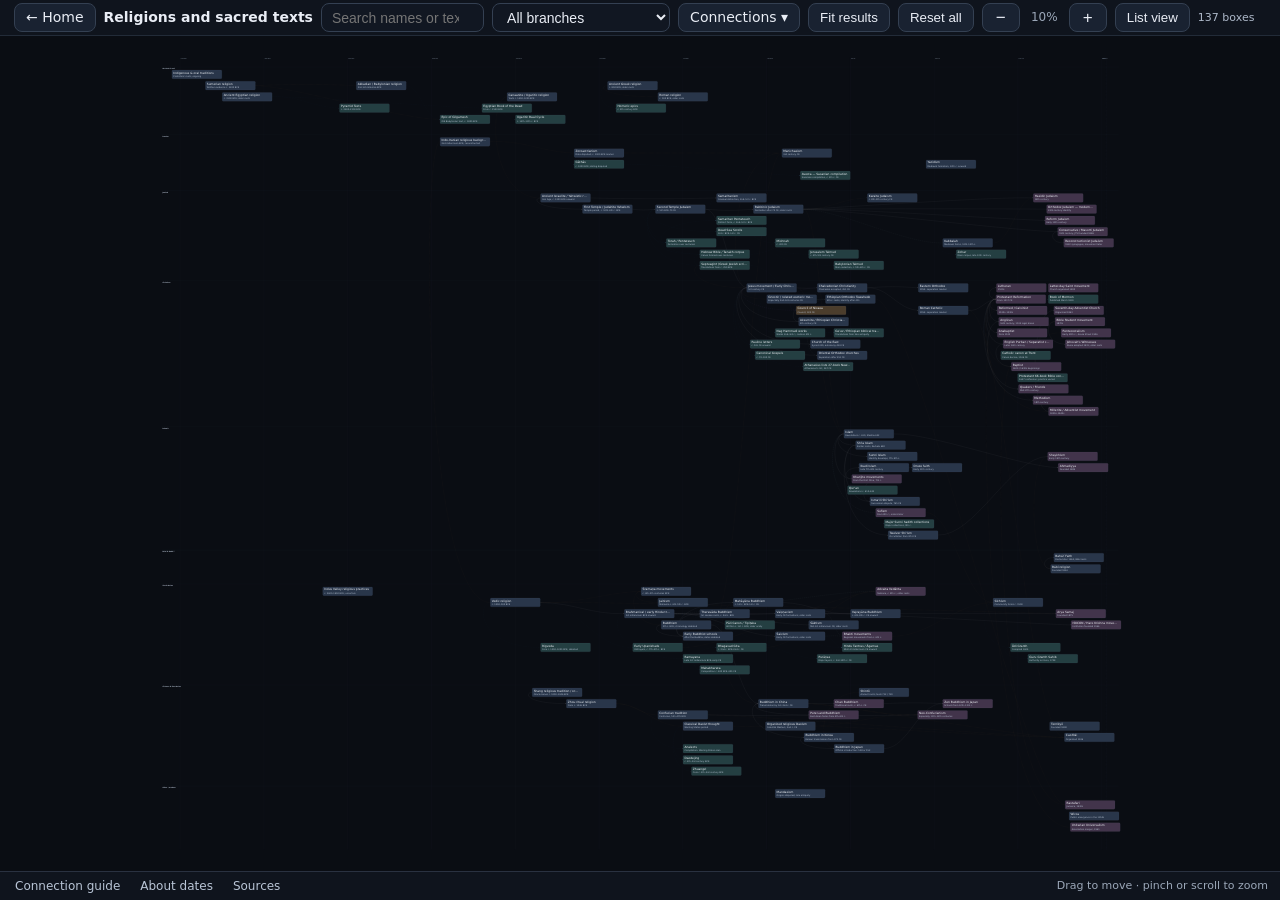
==== religions/index.html @ 6671ac9e "x" ====
<!doctype html>
<html lang="en">
<head>
<meta charset="utf-8">
<meta name="viewport" content="width=device-width,initial-scale=1">
<title>Interactive Timeline & Family Tree of Religions and Sacred Texts</title>
<link rel="stylesheet" href="styles.css?v=20">
</head>
<body>
<header class="controls" aria-label="Timeline and diagram controls">
  <a class="home-link" href="../">← Home</a>
  <h1 class="toolbar-title">Religions and sacred texts</h1>
  <div class="search-control">
    <label for="search" class="sr-only">Search</label>
    <input id="search" type="search" placeholder="Search names or texts…" aria-controls="searchResults" autocomplete="off">
    <div id="searchResults" hidden aria-label="Search results"></div>
  </div>
  <label class="branch-control"><span class="sr-only">Tradition / region</span>
    <select id="groupFilter">
      <option value="all">All branches</option>
      <option>Ancient & oral</option><option>Iranian</option><option>Jewish</option><option>Christian</option><option>Islamic</option><option>Bábí & Bahá’í</option><option>South Asian</option><option>Chinese & East Asian</option><option>Other / modern</option>
    </select>
  </label>
  <details class="connection-options">
  <summary>Connections</summary>
  <div class="checks" aria-label="Relationship filters">
    <label><input id="showLineage" type="checkbox" checked> Lineage</label>
    <label><input id="showWithin" type="checkbox" checked> Tradition within</label>
    <label><input id="showInfluence" type="checkbox" checked> Influence</label>
    <label><input id="showText" type="checkbox" checked> Text/canon</label>
    <label><input id="showEvent" type="checkbox" checked> Event/context</label>
  </div>
  </details>
  <button id="fitBtn" type="button" data-diagram-control>Fit results</button>
  <button id="resetBtn" type="button">Reset all</button>
  <div class="zoom-controls" role="group" aria-label="Zoom" data-diagram-control>
    <button id="zoomOut" type="button" aria-label="Zoom out">−</button>
    <output id="zoomLevel" aria-label="Zoom level">100%</output>
    <button id="zoomIn" type="button" aria-label="Zoom in">+</button>
  </div>
  <button id="toggleList" type="button" aria-pressed="false" aria-controls="listView">List view</button>
  <span id="status" class="status" aria-live="polite"></span>
</header>

<main class="workspace">
<div id="diagramArea" class="main">
  <div id="stageWrap">
    <svg id="stage" role="group" aria-label="Interactive time tree of religions and sacred texts">
      <defs>
        <marker id="arrow-lineage" markerWidth="7" markerHeight="7" refX="7" refY="3.5" orient="auto"><path d="M0,0 L7,3.5 L0,7 Z" fill="#e7e9ee"/></marker>
        <marker id="arrow-text" markerWidth="7" markerHeight="7" refX="7" refY="3.5" orient="auto"><path d="M0,0 L7,3.5 L0,7 Z" fill="#6fb0dc"/></marker>
        <marker id="arrow-selected" viewBox="0 0 10 8" markerUnits="userSpaceOnUse" markerWidth="10" markerHeight="8" refX="10" refY="4" orient="auto"><path d="M0,0 L10,4 L0,8 Z" fill="#67e8f9"/></marker>
      </defs>
      <g id="viewport">
        <g id="grid"></g>
        <g id="edges"></g>
        <g id="nodes"></g>
        <g id="selectedEdgesOverlay" aria-hidden="true"></g>
      </g>
    </svg>
      <div id="nodeInfo" class="hidden" aria-live="polite">
      <button id="closeInfo" class="close" type="button" aria-label="Close details">×</button>
      <div id="nodeInfoContent"></div>
    </div>
  </div>
</div>

<div id="listView">
  <p id="listEmpty" hidden>No results. Try another search or reset the filters.</p>
  <table>
    <thead><tr><th>Date</th><th>Name</th><th>Branch</th><th>Type</th><th>Notes</th></tr></thead>
    <tbody id="listBody"></tbody>
  </table>
</div>

<section id="helpPanel" role="dialog" aria-labelledby="helpTitle" hidden>
  <button id="closeHelp" class="close" type="button" aria-label="Close information">×</button>
  <h2 id="helpTitle"></h2>
  <div id="helpContent"></div>
</section>
</main>

<footer class="bottom-bar" aria-label="Timeline information">
  <button type="button" data-help="guide" aria-controls="helpPanel" aria-haspopup="dialog">Connection guide</button>
  <button type="button" data-help="about" aria-controls="helpPanel" aria-haspopup="dialog">About dates</button>
  <button type="button" data-help="sources" aria-controls="helpPanel" aria-haspopup="dialog">Sources</button>
  <span class="bottom-hint">Drag to move · pinch or scroll to zoom</span>
</footer>

<template id="help-guide">
  <div class="legrow"><span class="sample lineage"></span> historical continuity / descent</div>
  <div class="legrow"><span class="sample within"></span> tradition within / shared communion</div>
  <div class="legrow"><span class="sample influence"></span> influence / shared milieu (not descent)</div>
  <div class="legrow"><span class="sample text"></span> scripture / textual relationship</div>
  <div class="legrow"><span class="sample event"></span> council / historical event context</div>
  <p><span class="selected-key">Cyan: selected</span> · <span class="related-key">Gold: related</span></p>
  <p>Arrowheads mark the receiving box on continuity and text links. Tradition-within, influence and event links have no arrows. A tradition within a religion is not necessarily a separate sect.</p>
  <p>Text links can mean translation, inclusion, collection or scriptural authority. Each connection has an explanation and a source in the selected box’s details. Dates increase from left to right; curves can bend around nearby boxes.</p>
  <p>Select a box to highlight its connections. Select an empty area to clear the selection.</p>
</template>

<template id="help-about">
  <p>Connections were reviewed to avoid several common overstatements: dashed influence lines are not parent-child claims, council/event links are not institutional descent, the Church of the East is not drawn as a branch of Chalcedon, Oriental Orthodoxy is not drawn as descending from Chalcedonian Christianity, and debated Indus→Vedic or Zoroastrian→Yazidi direct-descent arrows are omitted. The Bábí and Bahá’í religions have their own branch because their historical roots in a Shiʿi environment do not make them Islamic denominations. This is intentionally broad rather than exhaustive. Many indigenous and oral religions have no recoverable “start date.”
  Labels such as “Hinduism,” “Gnosticism,” “Judaism,” “Christianity,” “Daoism,” and “Shintō” each cover internally diverse histories.
  The time coordinate therefore represents a useful historical marker (earliest evidence, formative period, major institutional split, or text date) rather than a claim that a complete religion suddenly appeared in one year.</p>
</template>

<template id="help-sources">
  <p>Each connection links to its reference in the selected box’s details. References explain the relationship; they do not make uncertain dates exact.</p>
  <p>Some sources require a subscription. This diagram is a broad overview, not a complete history of every tradition.</p>
</template>

<script src="history.js?v=1"></script>
<script src="script.js?v=21"></script>
</body>
</html>
---- religions/styles.css ----
:root {
  color-scheme: dark;
  --bg:#0b0e14; --panel:#121722; --panel2:#171d29; --text:#e9edf5; --muted:#9ba7b8;
  --lineage:#e7e9ee; --within:#9bbdb2; --influence:#d0a85c; --textrel:#6fb0dc; --eventrel:#c084fc; --grid:#293140;
  --trad:#29364a; --textnode:#243f42; --movement:#42344b; --event:#4b3d2c;
  --accent:#89b4fa; --connection-glow:#67e8f9; --related-glow:#f6c177;
}
*{box-sizing:border-box}
html,body{margin:0;background:var(--bg);color:var(--text);font:14px/1.45 system-ui,-apple-system,Segoe UI,Roboto,sans-serif}
body{height:100vh;height:100dvh;display:flex;flex-direction:column;overflow:hidden}
header{padding:18px 20px 10px;border-bottom:1px solid #222b38;background:#0e121a}
h1{font-size:22px;margin:0 0 6px}
.subtitle{color:var(--muted);max-width:1100px}
.controls{display:flex;flex-shrink:0;flex-wrap:wrap;gap:6px 8px;align-items:center;padding:7px 14px;background:#0f141d;border-bottom:1px solid #222b38;position:relative;z-index:20}
label{display:grid;gap:4px;color:var(--muted);font-size:12px}
input[type="search"],select{min-width:180px;padding:8px 10px;border-radius:8px;border:1px solid #344052;background:#111722;color:var(--text);font-size:14px}
button,.home-link{padding:8px 11px;border-radius:8px;border:1px solid #344052;background:#192231;color:var(--text);cursor:pointer}
.home-link{display:inline-flex;align-items:center;min-height:36px;text-decoration:none}
button:hover,.home-link:hover{background:#223047} button:focus-visible,.home-link:focus-visible,input:focus-visible,select:focus-visible{outline:2px solid var(--accent);outline-offset:2px}
.checks{display:flex;gap:10px;align-items:center;flex-wrap:wrap;padding-bottom:2px}
.checks label{display:flex;align-items:center;gap:5px;font-size:13px;color:var(--text)}
.workspace{position:relative;flex:1;min-height:0;overflow:hidden}
.main{display:block;height:100%}
#stageWrap{position:relative;height:100%;overflow:hidden;background:#0a0d13}
#stage{width:100%;height:100%;display:block;cursor:grab;touch-action:none}
#stage.dragging{cursor:grabbing}
.detail-date{color:#b6c2d3;margin:4px 0 8px;font-size:12px}
.detail-desc{color:#dce3ed;margin:0}
.legrow{display:flex;align-items:center;gap:7px;margin:3px 0}
.sample{width:28px;flex-shrink:0;height:0;border-top:2px solid}
.sample.influence{border-top-color:var(--influence);border-top-style:dashed}
.sample.text{border-top-color:var(--textrel);border-top-style:dotted}
.sample.event{border-top-color:var(--eventrel);border-top-style:dashed}
.sample.lineage{border-top-color:var(--lineage)}
.sample.within{border-top-color:var(--within);border-top-style:dashed}
#nodeInfo,#helpPanel{position:absolute;top:12px;right:12px;width:min(420px,calc(100% - 24px));max-height:calc(100% - 24px);overflow:auto;background:#101722ef;border:1px solid #2b3645;border-radius:12px;padding:14px 14px 12px;backdrop-filter:blur(6px);box-shadow:0 12px 30px rgba(0,0,0,.25)}
#nodeInfo.hidden{display:none}
#nodeInfo h2,#helpPanel h2{font-size:18px;margin:0 0 4px}
#nodeInfo .close,#helpPanel .close{position:absolute;top:8px;right:8px;border:1px solid #344052;background:#192231;color:var(--text);border-radius:8px;padding:3px 8px;cursor:pointer}
#nodeInfo .close:hover,#helpPanel .close:hover{background:#223047}

.axis-label{fill:#8997aa;font-size:12px}
.group-label{fill:#b8c3d3;font-size:15px;font-weight:650}
.gridline{stroke:var(--grid);stroke-width:1}
.group-line{stroke:#202836;stroke-width:1}
.edge{fill:none;stroke-width:1.4;opacity:.24;transition:opacity .16s ease}
.edge.lineage{stroke:var(--lineage)}
.edge.within{stroke:var(--within);stroke-dasharray:14 5}
.edge.influence{stroke:var(--influence);stroke-dasharray:6 5}
.edge.text{stroke:var(--textrel);stroke-dasharray:2 4}
.edge.event{stroke:var(--eventrel);stroke-dasharray:10 4 2 4}
.edge.hidden{display:none}
.edge.connection-focus{opacity:0}
.edge.connection-muted{opacity:0}
#selectedEdgesOverlay{pointer-events:none}
.selected-edge-glow{fill:none;stroke:var(--connection-glow);stroke-width:9;opacity:.24;pointer-events:none;stroke-linecap:round;stroke-linejoin:round;vector-effect:non-scaling-stroke;filter:drop-shadow(0 0 6px var(--connection-glow))}
.selected-edge-overlay{fill:none;stroke:var(--connection-glow);stroke-width:3.2;opacity:1;pointer-events:none;stroke-linecap:round;stroke-linejoin:round;vector-effect:non-scaling-stroke;filter:drop-shadow(0 0 3px var(--connection-glow))}
.selected-edge-overlay.influence,.selected-edge-glow.influence{stroke-dasharray:8 5}
.selected-edge-overlay.text,.selected-edge-glow.text{stroke-dasharray:2 4}
.selected-edge-overlay.event,.selected-edge-glow.event{stroke-dasharray:10 4 2 4}
.selected-edge-overlay.within,.selected-edge-glow.within{stroke-dasharray:14 5}
.node.connection-neighbor{opacity:1}
.node.connection-neighbor rect:not(.selection-ring){stroke:var(--related-glow);stroke-width:3;vector-effect:non-scaling-stroke}
.node.selected{opacity:1}

.node,.node *{-webkit-user-select:none;user-select:none}
.node{cursor:pointer}
.node rect{stroke:#536174;stroke-width:1}
.node rect.selection-ring{fill:none!important;stroke:transparent;stroke-width:0;pointer-events:none;vector-effect:non-scaling-stroke}
.node text{pointer-events:none;fill:#f4f7fb;font-size:28px}
.node .date{fill:#b9c5d6;font-size:21px}
.node.tradition rect{fill:var(--trad)}
.node.text rect{fill:var(--textnode)}
.node.movement rect{fill:var(--movement)}
.node.event rect{fill:var(--event)}
.node.dim{opacity:.12}
.node.hidden{display:none}
.node.selected rect:not(.selection-ring){stroke:var(--connection-glow);stroke-width:4;vector-effect:non-scaling-stroke}
.node.selected rect.selection-ring{stroke:var(--connection-glow);stroke-width:5;filter:drop-shadow(0 0 5px var(--connection-glow))}
.node.connection-neighbor rect.selection-ring{stroke:var(--related-glow);stroke-width:4;filter:drop-shadow(0 0 5px var(--related-glow))}
.node.selected,.node.connection-neighbor{opacity:1!important}

.node:focus{outline:none}
.node:not(.selected):not(.connection-neighbor):hover rect:not(.selection-ring),.node:not(.selected):not(.connection-neighbor):focus-visible rect:not(.selection-ring){stroke:#d8e4f5;stroke-width:2}
#listView{display:none;height:100%;overflow:auto;padding:18px 20px}
#listView.active{display:block}
#listView table{width:100%;border-collapse:collapse;background:#111722}
#listView th,#listView td{padding:9px 10px;border-bottom:1px solid #273141;text-align:left;vertical-align:top}
#listView th{position:sticky;top:0;background:#171e2a}
#helpPanel{z-index:10;overflow-wrap:anywhere}
#helpContent{color:#c8d1de}
#helpContent a{color:#a9c8ff}
#helpContent ul{padding-left:20px}
#helpContent li{margin:10px 0}
#helpContent .legrow{margin:12px 0}
.bottom-bar{display:flex;flex-shrink:0;align-items:center;gap:6px;padding:2px 8px;padding-bottom:max(2px,env(safe-area-inset-bottom));border-top:1px solid #293140;background:#0f141d;overflow-x:auto;white-space:nowrap}
.bottom-bar button{flex-shrink:0;padding:2px 7px;min-height:24px;border:0;border-radius:3px;background:transparent;font:12px/20px system-ui,sans-serif;color:#b9c5d6}
.bottom-bar button:hover,.bottom-bar button[aria-pressed="true"]{color:#fff;background:#223047}
.bottom-bar button:focus-visible{outline-offset:-2px}
.bottom-hint{margin-left:auto;padding-right:4px;font-size:11px;color:var(--muted)}
.status{color:#aeb9c9;font-size:12px;padding-bottom:8px}

@media(max-width:700px){
  .controls{position:static;align-items:stretch;padding:10px;gap:8px}
  .controls>label{flex:1 1 145px}
  input[type="search"],select{width:100%;min-width:0;min-height:44px}
  .checks{flex:1 0 100%;gap:12px;overflow-x:auto;flex-wrap:nowrap;padding:2px 0 5px}
  .checks label{white-space:nowrap;min-height:36px}
  .controls button,.controls .home-link{flex:1 1 92px;min-height:44px;padding:8px;justify-content:center}
  .status{flex:1 0 100%;padding:2px 0 0}
  #nodeInfo,#helpPanel{position:absolute;top:auto;right:8px;bottom:8px;left:8px;width:auto;max-height:52%;padding:14px 12px 12px;border-radius:14px}
  #nodeInfo .close,#helpPanel .close{min-width:40px;min-height:40px;top:6px;right:6px;font-size:20px}
  #listView{padding:10px;overflow-x:auto}
  #listView table{min-width:760px}
  .bottom-bar{gap:2px}
  .bottom-bar button{min-height:32px}
  .bottom-hint{display:none}
}

@media(prefers-reduced-motion:reduce){
  .edge{transition:none}
}

[hidden]{display:none!important}
.toolbar-title{font-size:14px;line-height:1.2;margin:0;white-space:nowrap}
.controls>.home-link{flex-shrink:0}
.sr-only{position:absolute;width:1px;height:1px;padding:0;margin:-1px;overflow:hidden;clip-path:inset(50%);white-space:nowrap;border:0}
.search-control{position:relative;display:grid;flex:1 1 160px;max-width:240px;min-width:0}
.controls input[type="search"]{min-width:0}
.controls select{min-width:150px;max-width:180px}
.branch-control{display:block}
.search-control input{width:100%}
#searchResults{position:absolute;top:100%;left:0;width:max(100%,300px);max-width:calc(100vw - 24px);max-height:50dvh;overflow:auto;background:var(--panel);border:1px solid #415066;border-radius:10px;box-shadow:0 16px 36px #0008;z-index:30;padding:6px}
#searchResults p{margin:8px;color:var(--muted);font-size:12px}
.search-result{display:grid;text-align:left;width:100%;gap:3px;border:0;background:transparent;padding:10px}
.search-result span{font-size:12px;color:var(--muted)}
.connection-options{position:relative}
.connection-options summary{cursor:pointer;list-style:none;padding:8px 11px;border:1px solid #344052;border-radius:8px;background:#192231}
.connection-options summary::after{content:' ▾'}
.connection-options[open] summary::after{content:' ▴'}
.connection-options .checks{position:absolute;top:calc(100% + 6px);left:0;display:grid;gap:0;min-width:205px;background:var(--panel);border:1px solid #415066;border-radius:10px;padding:6px;z-index:25;box-shadow:0 12px 24px #0005}
.checks label{min-height:44px;padding:6px;cursor:pointer}
.checks input{accent-color:var(--connection-glow);width:17px;height:17px}
.zoom-controls{display:flex;align-items:center;gap:2px}
.zoom-controls button{min-width:38px;font-size:17px;padding:5px 10px}
#zoomLevel{min-width:45px;text-align:center;color:var(--muted);font-size:12px}
.status{flex:1 1 65px;min-width:0;padding:0;font-size:11px}
@media(min-width:701px){
  .controls{padding-top:3px;padding-bottom:3px;row-gap:4px}
  .controls>.home-link,.controls>button,.controls .zoom-controls button,
  .controls input[type="search"],.controls select,.connection-options summary{
    height:29px;min-height:29px;padding-top:3px;padding-bottom:3px;line-height:21px;
  }
}
.selected-key{color:var(--connection-glow)}
.related-key{color:var(--related-glow)}
.text-link{display:inline;padding:2px 0;border:0;border-radius:3px;background:transparent;color:#a9c8ff;text-decoration:underline;text-underline-offset:3px;text-align:left;font:inherit}
.text-link:hover{background:transparent;color:#d4e6ff}
#nodeInfo,#helpPanel{touch-action:pan-y;overscroll-behavior:contain}
#nodeInfo h2,#helpPanel h2{padding-right:30px}
summary:focus-visible{outline:2px solid var(--accent);outline-offset:3px}
@media(max-width:700px){
  .controls{display:grid;grid-template-columns:repeat(6,minmax(0,1fr));padding:8px;gap:6px}
  .controls>.home-link{grid-column:span 2}
  .toolbar-title{grid-column:span 4;align-self:center;white-space:normal}
  .controls select{min-width:0;max-width:none}
  .search-control{grid-column:span 3;min-width:0;max-width:none}
  .branch-control{grid-column:span 3;min-width:0}
  .connection-options,#fitBtn,#resetBtn{grid-column:span 2}
  .zoom-controls,#toggleList{grid-column:span 3}
  .status{grid-column:1 / -1}
  .controls button,.connection-options summary{font-size:12px}
  .connection-options summary{padding:6px;justify-content:center;white-space:nowrap}
  .controls>.connection-options{align-self:end}
  .connection-options summary{min-height:44px;display:flex;align-items:center;gap:6px}
  .controls .zoom-controls{flex:1 1 auto;justify-content:center}
  .controls .zoom-controls button{flex:0 0 44px}
  #listView table{min-width:0;background:transparent}
  #listView thead{position:absolute;width:1px;height:1px;overflow:hidden;clip-path:inset(50%)}
  #listView tbody{display:block}
  #listView tr{display:block;margin-bottom:12px;border:1px solid #344052;border-radius:12px;padding:10px;background:var(--panel)}
  #listView td{display:block;border:0;padding:5px 4px;overflow-wrap:anywhere}
  #listView td::before{content:attr(data-label) ': ';color:var(--muted);font-size:12px}
  #listView td[data-label="Name"] .text-link{font-weight:650;min-height:44px}
}

#nodeInfo{top:auto;right:auto;bottom:8px;left:8px;width:min(340px,calc(100% - 16px));max-height:min(320px,45%);padding:12px;border-radius:8px;font-size:13px;line-height:1.45}
#nodeInfo h2{font-size:16px;line-height:1.3;padding-right:28px}
#nodeInfo .close{top:6px;right:6px;min-width:24px;min-height:24px;padding:0 5px;font-size:16px}
.relations{margin-top:12px;padding-top:10px;border-top:1px solid #2b3645}
.relations h3{margin:0;font-size:12px;font-weight:600}
.relations ul{list-style:none;margin:0;padding:0}
.relations li{margin-top:10px}
.relation-kind{display:block;color:#aeb9c9;font-size:11px}
.relation-desc{margin:3px 0 0;color:#c8d1de;font-size:12px}
.date-basis{margin:8px 0 0;color:#b6c2d3;font-size:12px}
.reference-links{margin:2px 0 0;font-size:11px;line-height:1.5}
.reference-links a{display:inline-block;min-height:24px;padding:3px 0;color:#a9c8ff;text-underline-offset:3px}
.reference-links a:focus-visible{outline:2px solid var(--accent);outline-offset:2px}
@media(pointer:coarse){
  #nodeInfo .close{min-width:32px;min-height:32px}
  #nodeInfo h2{padding-right:32px}
}
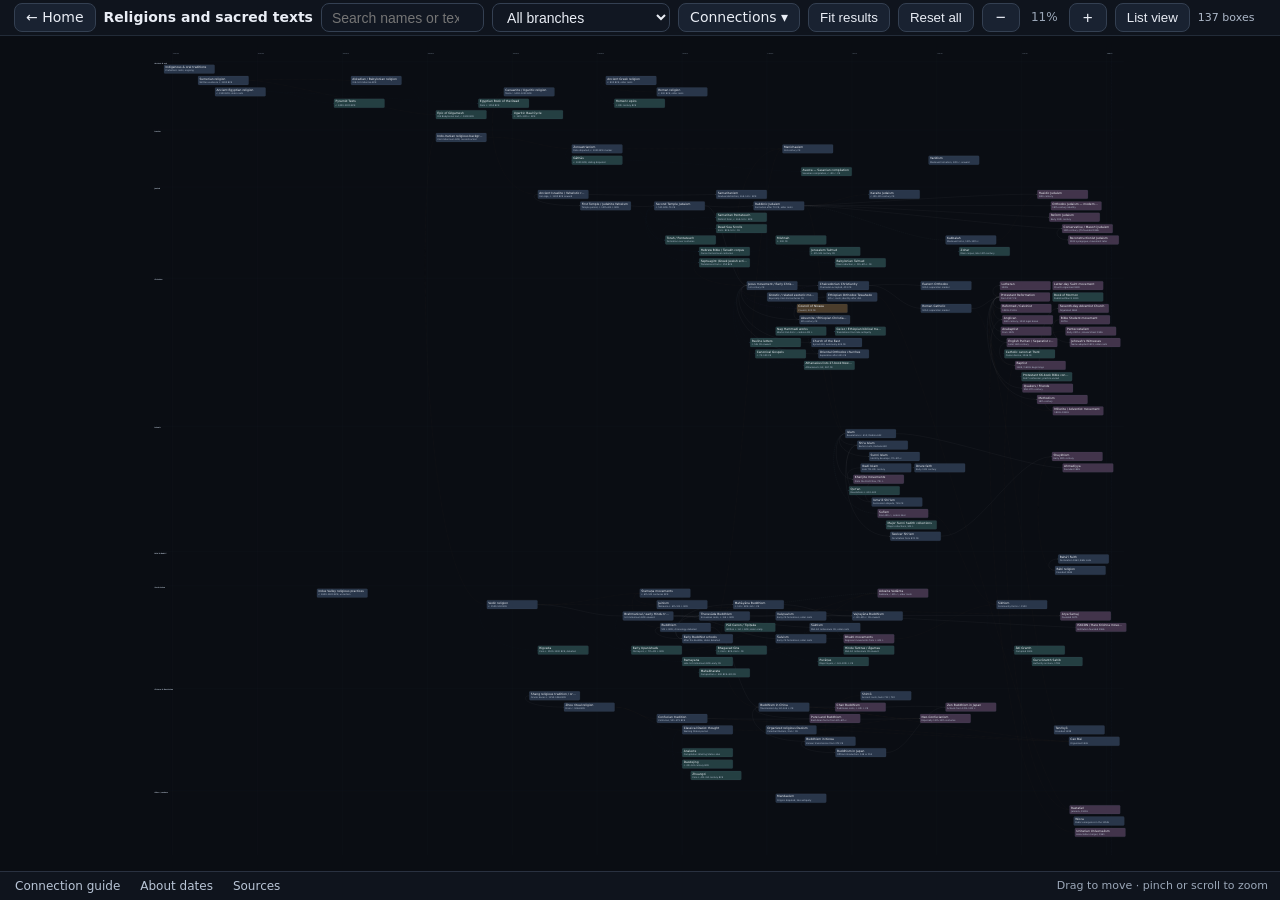
==== commit cbcee366: "x" ====
--- a/religions/index.html
+++ b/religions/index.html
@@ -111,6 +111,6 @@
 </template>
 
 <script src="history.js?v=1"></script>
-<script src="script.js?v=21"></script>
+<script src="script.js?v=22"></script>
 </body>
 </html>
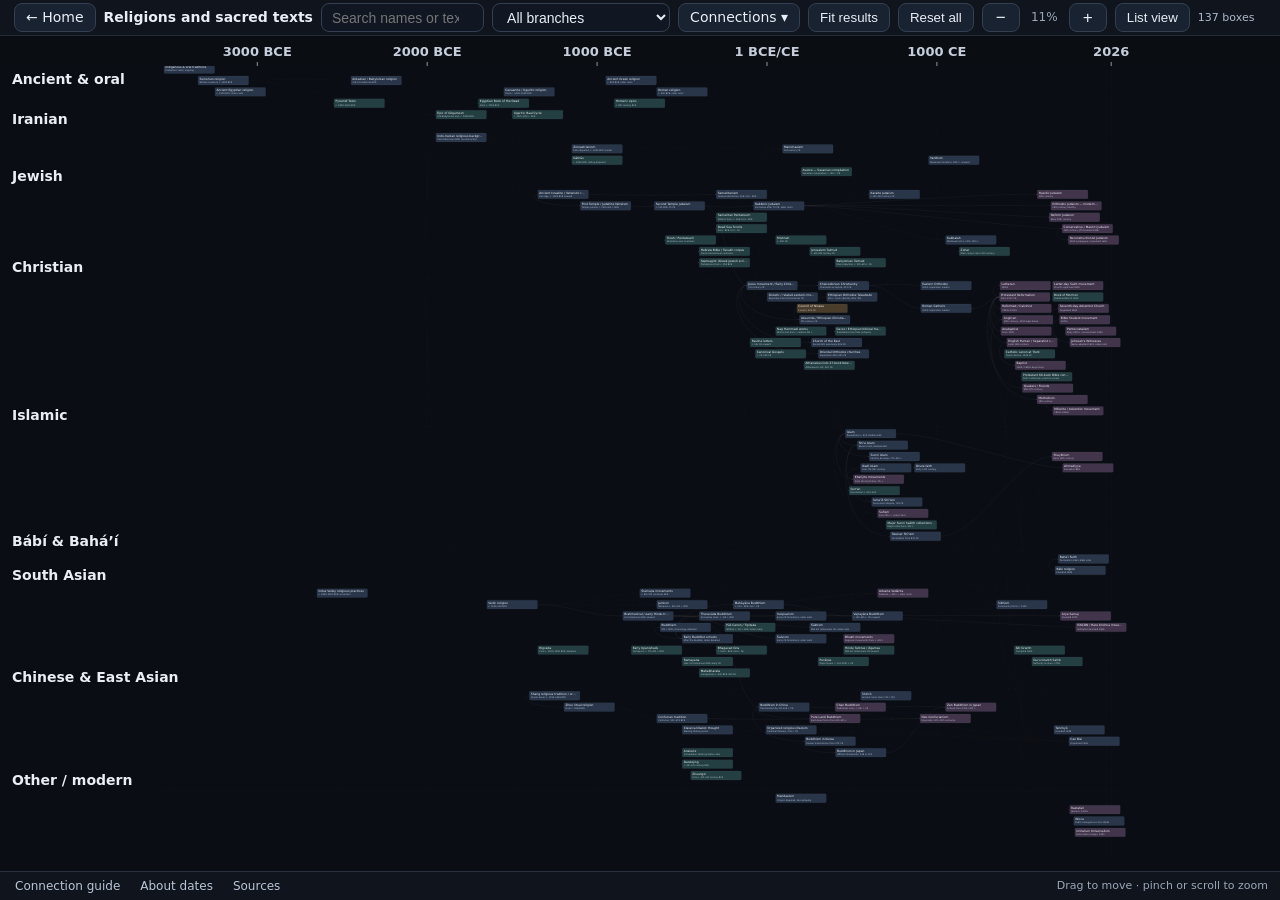
==== commit 863c68fc: "x" ====
--- a/religions/index.html
+++ b/religions/index.html
@@ -4,7 +4,7 @@
 <meta charset="utf-8">
 <meta name="viewport" content="width=device-width,initial-scale=1">
 <title>Interactive Timeline & Family Tree of Religions and Sacred Texts</title>
-<link rel="stylesheet" href="styles.css?v=20">
+<link rel="stylesheet" href="styles.css?v=22">
 </head>
 <body>
 <header class="controls" aria-label="Timeline and diagram controls">
@@ -56,6 +56,9 @@
         <g id="edges"></g>
         <g id="nodes"></g>
         <g id="selectedEdgesOverlay" aria-hidden="true"></g>
+      </g>
+      <g id="axisLabels">
+        <rect class="axis-background" x="0" y="0" height="30"/>
       </g>
     </svg>
       <div id="nodeInfo" class="hidden" aria-live="polite">
@@ -111,6 +114,6 @@
 </template>
 
 <script src="history.js?v=1"></script>
-<script src="script.js?v=22"></script>
+<script src="script.js?v=25"></script>
 </body>
 </html>
--- a/religions/styles.css
+++ b/religions/styles.css
@@ -39,8 +39,11 @@
 #nodeInfo .close,#helpPanel .close{position:absolute;top:8px;right:8px;border:1px solid #344052;background:#192231;color:var(--text);border-radius:8px;padding:3px 8px;cursor:pointer}
 #nodeInfo .close:hover,#helpPanel .close:hover{background:#223047}
 
-.axis-label{fill:#8997aa;font-size:12px}
-.group-label{fill:#b8c3d3;font-size:15px;font-weight:650}
+#axisLabels{pointer-events:none}
+.axis-background{fill:#0a0d13;fill-opacity:.94}
+.axis-label{fill:#c5ceda;font-size:13px;font-weight:600}
+.group-label{fill:#e9edf5;font-size:14px;font-weight:650;paint-order:stroke;stroke:#0a0d13;stroke-width:4px;stroke-linejoin:round}
+.axis-tick{stroke:#8997aa;stroke-width:1}
 .gridline{stroke:var(--grid);stroke-width:1}
 .group-line{stroke:#202836;stroke-width:1}
 .edge{fill:none;stroke-width:1.4;opacity:.24;transition:opacity .16s ease}
@@ -63,7 +66,7 @@
 .node.connection-neighbor rect:not(.selection-ring){stroke:var(--related-glow);stroke-width:3;vector-effect:non-scaling-stroke}
 .node.selected{opacity:1}
 
-.node,.node *{-webkit-user-select:none;user-select:none}
+#stage,#stage *{-webkit-user-select:none;user-select:none}
 .node{cursor:pointer}
 .node rect{stroke:#536174;stroke-width:1}
 .node rect.selection-ring{fill:none!important;stroke:transparent;stroke-width:0;pointer-events:none;vector-effect:non-scaling-stroke}
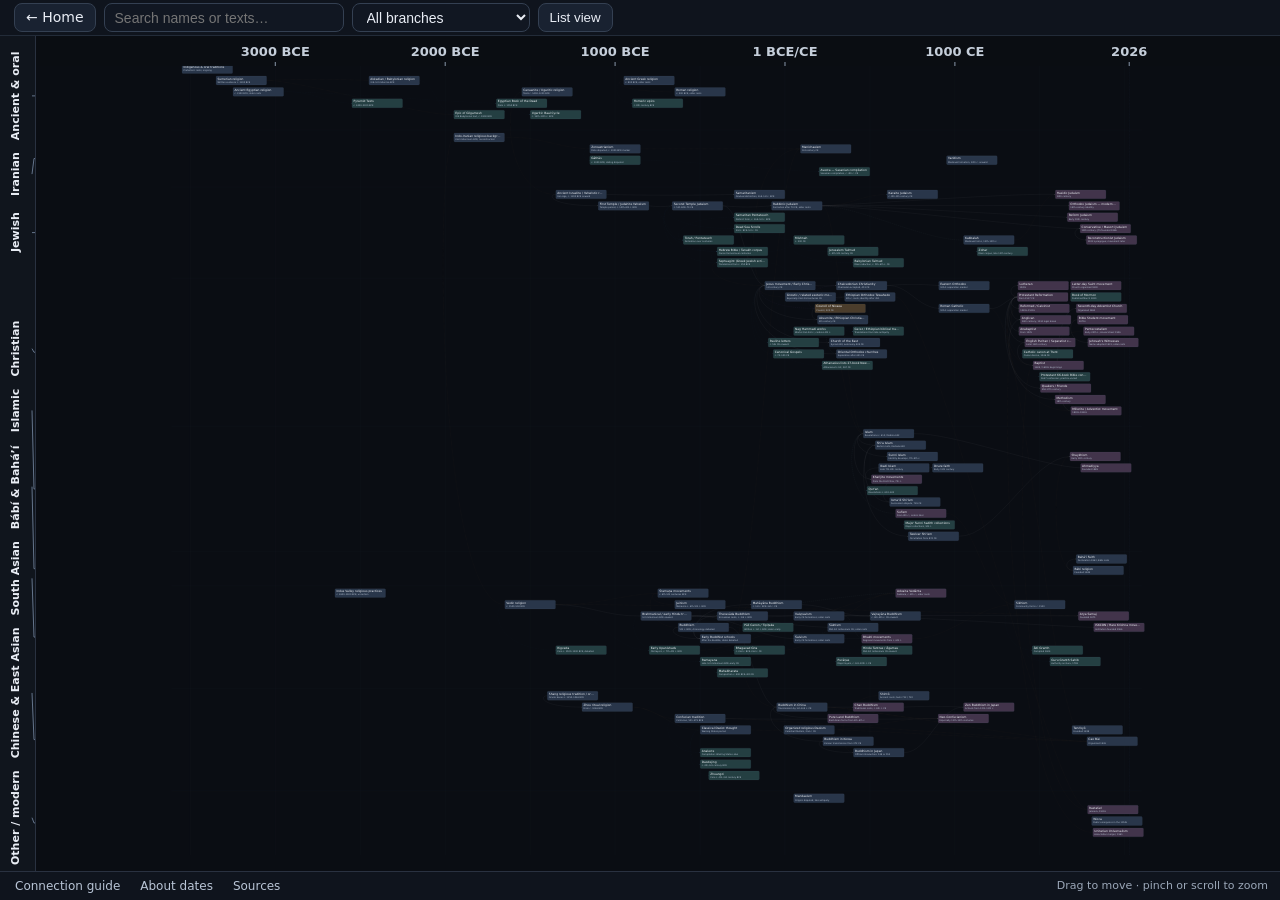
==== commit 87039ec6: "x" ====
--- a/religions/index.html
+++ b/religions/index.html
@@ -4,12 +4,11 @@
 <meta charset="utf-8">
 <meta name="viewport" content="width=device-width,initial-scale=1">
 <title>Interactive Timeline & Family Tree of Religions and Sacred Texts</title>
-<link rel="stylesheet" href="styles.css?v=22">
+<link rel="stylesheet" href="styles.css?v=28">
 </head>
 <body>
 <header class="controls" aria-label="Timeline and diagram controls">
   <a class="home-link" href="../">← Home</a>
-  <h1 class="toolbar-title">Religions and sacred texts</h1>
   <div class="search-control">
     <label for="search" class="sr-only">Search</label>
     <input id="search" type="search" placeholder="Search names or texts…" aria-controls="searchResults" autocomplete="off">
@@ -21,30 +20,15 @@
       <option>Ancient & oral</option><option>Iranian</option><option>Jewish</option><option>Christian</option><option>Islamic</option><option>Bábí & Bahá’í</option><option>South Asian</option><option>Chinese & East Asian</option><option>Other / modern</option>
     </select>
   </label>
-  <details class="connection-options">
-  <summary>Connections</summary>
-  <div class="checks" aria-label="Relationship filters">
-    <label><input id="showLineage" type="checkbox" checked> Lineage</label>
-    <label><input id="showWithin" type="checkbox" checked> Tradition within</label>
-    <label><input id="showInfluence" type="checkbox" checked> Influence</label>
-    <label><input id="showText" type="checkbox" checked> Text/canon</label>
-    <label><input id="showEvent" type="checkbox" checked> Event/context</label>
-  </div>
-  </details>
-  <button id="fitBtn" type="button" data-diagram-control>Fit results</button>
-  <button id="resetBtn" type="button">Reset all</button>
-  <div class="zoom-controls" role="group" aria-label="Zoom" data-diagram-control>
-    <button id="zoomOut" type="button" aria-label="Zoom out">−</button>
-    <output id="zoomLevel" aria-label="Zoom level">100%</output>
-    <button id="zoomIn" type="button" aria-label="Zoom in">+</button>
-  </div>
   <button id="toggleList" type="button" aria-pressed="false" aria-controls="listView">List view</button>
-  <span id="status" class="status" aria-live="polite"></span>
 </header>
 
 <main class="workspace">
 <div id="diagramArea" class="main">
   <div id="stageWrap">
+    <svg id="branchAxis" role="img" aria-label="Tradition and region axis">
+      <g id="branchLabels"></g>
+    </svg>
     <svg id="stage" role="group" aria-label="Interactive time tree of religions and sacred texts">
       <defs>
         <marker id="arrow-lineage" markerWidth="7" markerHeight="7" refX="7" refY="3.5" orient="auto"><path d="M0,0 L7,3.5 L0,7 Z" fill="#e7e9ee"/></marker>
@@ -69,7 +53,7 @@
 </div>
 
 <div id="listView">
-  <p id="listEmpty" hidden>No results. Try another search or reset the filters.</p>
+  <p id="listEmpty" hidden>No results. Try another search or choose All branches.</p>
   <table>
     <thead><tr><th>Date</th><th>Name</th><th>Branch</th><th>Type</th><th>Notes</th></tr></thead>
     <tbody id="listBody"></tbody>
@@ -114,6 +98,6 @@
 </template>
 
 <script src="history.js?v=1"></script>
-<script src="script.js?v=25"></script>
+<script src="script.js?v=31"></script>
 </body>
 </html>
--- a/religions/styles.css
+++ b/religions/styles.css
@@ -17,12 +17,11 @@
 button,.home-link{padding:8px 11px;border-radius:8px;border:1px solid #344052;background:#192231;color:var(--text);cursor:pointer}
 .home-link{display:inline-flex;align-items:center;min-height:36px;text-decoration:none}
 button:hover,.home-link:hover{background:#223047} button:focus-visible,.home-link:focus-visible,input:focus-visible,select:focus-visible{outline:2px solid var(--accent);outline-offset:2px}
-.checks{display:flex;gap:10px;align-items:center;flex-wrap:wrap;padding-bottom:2px}
-.checks label{display:flex;align-items:center;gap:5px;font-size:13px;color:var(--text)}
 .workspace{position:relative;flex:1;min-height:0;overflow:hidden}
 .main{display:block;height:100%}
-#stageWrap{position:relative;height:100%;overflow:hidden;background:#0a0d13}
-#stage{width:100%;height:100%;display:block;cursor:grab;touch-action:none}
+#stageWrap{position:relative;height:100%;overflow:hidden;background:#0a0d13;display:grid;grid-template-columns:36px minmax(0,1fr);grid-template-rows:minmax(0,1fr)}
+#branchAxis{width:100%;height:100%;display:block;overflow:hidden;background:#10151d;border-right:1px solid #293140}
+#stage{width:100%;height:100%;min-width:0;display:block;overflow:hidden;cursor:grab;touch-action:none}
 #stage.dragging{cursor:grabbing}
 .detail-date{color:#b6c2d3;margin:4px 0 8px;font-size:12px}
 .detail-desc{color:#dce3ed;margin:0}
@@ -42,7 +41,8 @@
 #axisLabels{pointer-events:none}
 .axis-background{fill:#0a0d13;fill-opacity:.94}
 .axis-label{fill:#c5ceda;font-size:13px;font-weight:600}
-.group-label{fill:#e9edf5;font-size:14px;font-weight:650;paint-order:stroke;stroke:#0a0d13;stroke-width:4px;stroke-linejoin:round}
+.group-label{fill:#e9edf5;font-size:14px;font-weight:650}
+.branch-guide{fill:none;stroke:#64748b;stroke-width:1}
 .axis-tick{stroke:#8997aa;stroke-width:1}
 .gridline{stroke:var(--grid);stroke-width:1}
 .group-line{stroke:#202836;stroke-width:1}
@@ -54,7 +54,6 @@
 .edge.event{stroke:var(--eventrel);stroke-dasharray:10 4 2 4}
 .edge.hidden{display:none}
 .edge.connection-focus{opacity:0}
-.edge.connection-muted{opacity:0}
 #selectedEdgesOverlay{pointer-events:none}
 .selected-edge-glow{fill:none;stroke:var(--connection-glow);stroke-width:9;opacity:.24;pointer-events:none;stroke-linecap:round;stroke-linejoin:round;vector-effect:non-scaling-stroke;filter:drop-shadow(0 0 6px var(--connection-glow))}
 .selected-edge-overlay{fill:none;stroke:var(--connection-glow);stroke-width:3.2;opacity:1;pointer-events:none;stroke-linecap:round;stroke-linejoin:round;vector-effect:non-scaling-stroke;filter:drop-shadow(0 0 3px var(--connection-glow))}
@@ -66,7 +65,7 @@
 .node.connection-neighbor rect:not(.selection-ring){stroke:var(--related-glow);stroke-width:3;vector-effect:non-scaling-stroke}
 .node.selected{opacity:1}
 
-#stage,#stage *{-webkit-user-select:none;user-select:none}
+#stage,#stage *,#branchAxis,#branchAxis *{-webkit-user-select:none;user-select:none}
 .node{cursor:pointer}
 .node rect{stroke:#536174;stroke-width:1}
 .node rect.selection-ring{fill:none!important;stroke:transparent;stroke-width:0;pointer-events:none;vector-effect:non-scaling-stroke}
@@ -101,16 +100,14 @@
 .bottom-bar button:hover,.bottom-bar button[aria-pressed="true"]{color:#fff;background:#223047}
 .bottom-bar button:focus-visible{outline-offset:-2px}
 .bottom-hint{margin-left:auto;padding-right:4px;font-size:11px;color:var(--muted)}
-.status{color:#aeb9c9;font-size:12px;padding-bottom:8px}
 
 @media(max-width:700px){
+  #stageWrap{grid-template-columns:27px minmax(0,1fr)}
+  .group-label{font-size:13px}
   .controls{position:static;align-items:stretch;padding:10px;gap:8px}
   .controls>label{flex:1 1 145px}
   input[type="search"],select{width:100%;min-width:0;min-height:44px}
-  .checks{flex:1 0 100%;gap:12px;overflow-x:auto;flex-wrap:nowrap;padding:2px 0 5px}
-  .checks label{white-space:nowrap;min-height:36px}
   .controls button,.controls .home-link{flex:1 1 92px;min-height:44px;padding:8px;justify-content:center}
-  .status{flex:1 0 100%;padding:2px 0 0}
   #nodeInfo,#helpPanel{position:absolute;top:auto;right:8px;bottom:8px;left:8px;width:auto;max-height:52%;padding:14px 12px 12px;border-radius:14px}
   #nodeInfo .close,#helpPanel .close{min-width:40px;min-height:40px;top:6px;right:6px;font-size:20px}
   #listView{padding:10px;overflow-x:auto}
@@ -125,7 +122,6 @@
 }
 
 [hidden]{display:none!important}
-.toolbar-title{font-size:14px;line-height:1.2;margin:0;white-space:nowrap}
 .controls>.home-link{flex-shrink:0}
 .sr-only{position:absolute;width:1px;height:1px;padding:0;margin:-1px;overflow:hidden;clip-path:inset(50%);white-space:nowrap;border:0}
 .search-control{position:relative;display:grid;flex:1 1 160px;max-width:240px;min-width:0}
@@ -137,21 +133,10 @@
 #searchResults p{margin:8px;color:var(--muted);font-size:12px}
 .search-result{display:grid;text-align:left;width:100%;gap:3px;border:0;background:transparent;padding:10px}
 .search-result span{font-size:12px;color:var(--muted)}
-.connection-options{position:relative}
-.connection-options summary{cursor:pointer;list-style:none;padding:8px 11px;border:1px solid #344052;border-radius:8px;background:#192231}
-.connection-options summary::after{content:' ▾'}
-.connection-options[open] summary::after{content:' ▴'}
-.connection-options .checks{position:absolute;top:calc(100% + 6px);left:0;display:grid;gap:0;min-width:205px;background:var(--panel);border:1px solid #415066;border-radius:10px;padding:6px;z-index:25;box-shadow:0 12px 24px #0005}
-.checks label{min-height:44px;padding:6px;cursor:pointer}
-.checks input{accent-color:var(--connection-glow);width:17px;height:17px}
-.zoom-controls{display:flex;align-items:center;gap:2px}
-.zoom-controls button{min-width:38px;font-size:17px;padding:5px 10px}
-#zoomLevel{min-width:45px;text-align:center;color:var(--muted);font-size:12px}
-.status{flex:1 1 65px;min-width:0;padding:0;font-size:11px}
 @media(min-width:701px){
   .controls{padding-top:3px;padding-bottom:3px;row-gap:4px}
-  .controls>.home-link,.controls>button,.controls .zoom-controls button,
-  .controls input[type="search"],.controls select,.connection-options summary{
+  .controls>.home-link,.controls>button,
+  .controls input[type="search"],.controls select{
     height:29px;min-height:29px;padding-top:3px;padding-bottom:3px;line-height:21px;
   }
 }
@@ -161,23 +146,13 @@
 .text-link:hover{background:transparent;color:#d4e6ff}
 #nodeInfo,#helpPanel{touch-action:pan-y;overscroll-behavior:contain}
 #nodeInfo h2,#helpPanel h2{padding-right:30px}
-summary:focus-visible{outline:2px solid var(--accent);outline-offset:3px}
 @media(max-width:700px){
   .controls{display:grid;grid-template-columns:repeat(6,minmax(0,1fr));padding:8px;gap:6px}
   .controls>.home-link{grid-column:span 2}
-  .toolbar-title{grid-column:span 4;align-self:center;white-space:normal}
   .controls select{min-width:0;max-width:none}
-  .search-control{grid-column:span 3;min-width:0;max-width:none}
-  .branch-control{grid-column:span 3;min-width:0}
-  .connection-options,#fitBtn,#resetBtn{grid-column:span 2}
-  .zoom-controls,#toggleList{grid-column:span 3}
-  .status{grid-column:1 / -1}
-  .controls button,.connection-options summary{font-size:12px}
-  .connection-options summary{padding:6px;justify-content:center;white-space:nowrap}
-  .controls>.connection-options{align-self:end}
-  .connection-options summary{min-height:44px;display:flex;align-items:center;gap:6px}
-  .controls .zoom-controls{flex:1 1 auto;justify-content:center}
-  .controls .zoom-controls button{flex:0 0 44px}
+  .search-control{grid-column:span 4;min-width:0;max-width:none}
+  .branch-control,#toggleList{grid-column:span 3;min-width:0}
+  .controls button{font-size:12px}
   #listView table{min-width:0;background:transparent}
   #listView thead{position:absolute;width:1px;height:1px;overflow:hidden;clip-path:inset(50%)}
   #listView tbody{display:block}
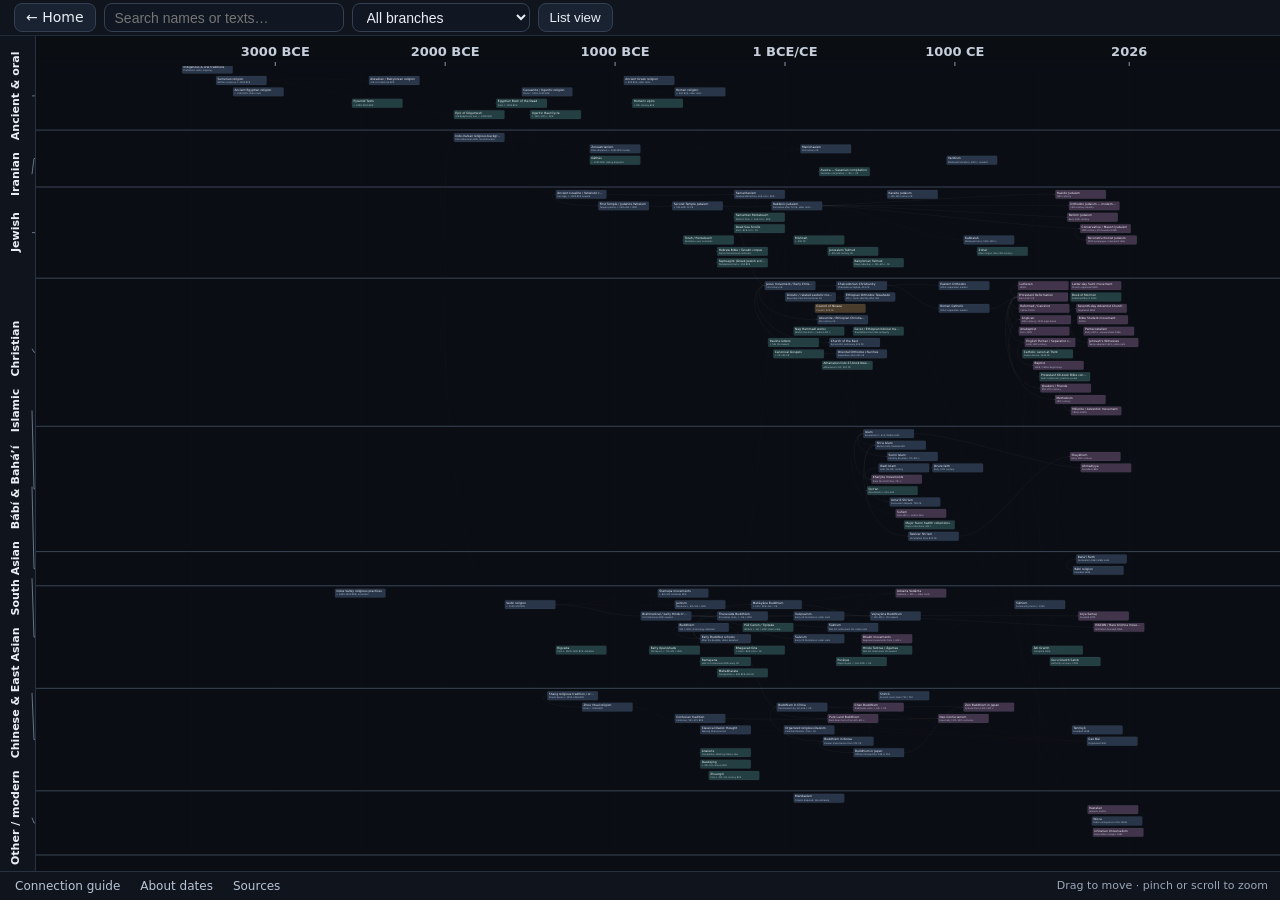
==== commit 1f3d3745: "x" ====
--- a/religions/index.html
+++ b/religions/index.html
@@ -4,7 +4,7 @@
 <meta charset="utf-8">
 <meta name="viewport" content="width=device-width,initial-scale=1">
 <title>Interactive Timeline & Family Tree of Religions and Sacred Texts</title>
-<link rel="stylesheet" href="styles.css?v=28">
+<link rel="stylesheet" href="styles.css?v=29">
 </head>
 <body>
 <header class="controls" aria-label="Timeline and diagram controls">
@@ -98,6 +98,6 @@
 </template>
 
 <script src="history.js?v=1"></script>
-<script src="script.js?v=31"></script>
+<script src="script.js?v=32"></script>
 </body>
 </html>
--- a/religions/styles.css
+++ b/religions/styles.css
@@ -45,7 +45,7 @@
 .branch-guide{fill:none;stroke:#64748b;stroke-width:1}
 .axis-tick{stroke:#8997aa;stroke-width:1}
 .gridline{stroke:var(--grid);stroke-width:1}
-.group-line{stroke:#202836;stroke-width:1}
+.group-line{stroke:#3a4655;stroke-width:1;vector-effect:non-scaling-stroke;pointer-events:none}
 .edge{fill:none;stroke-width:1.4;opacity:.24;transition:opacity .16s ease}
 .edge.lineage{stroke:var(--lineage)}
 .edge.within{stroke:var(--within);stroke-dasharray:14 5}
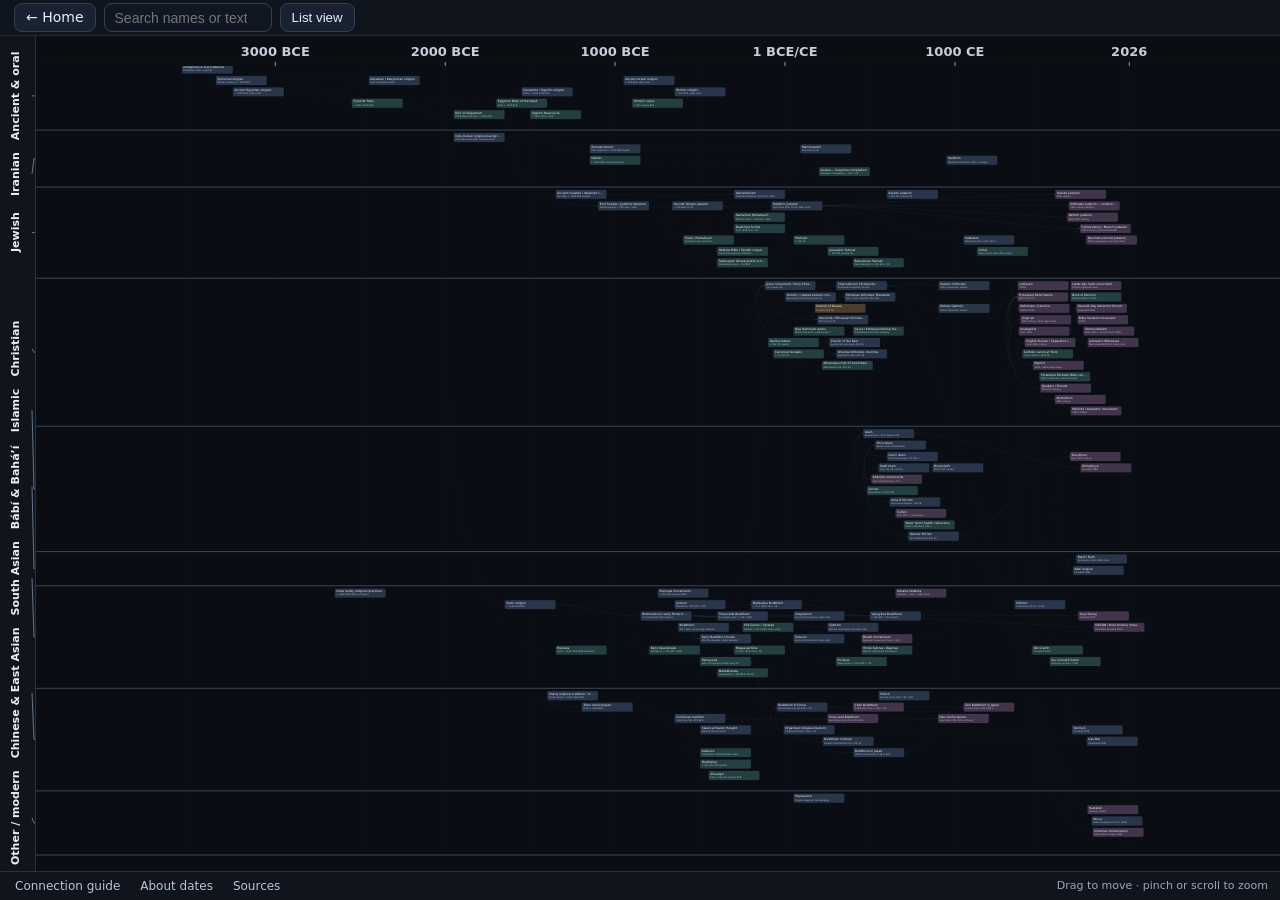
==== commit 3e679ac6: "x" ====
--- a/religions/index.html
+++ b/religions/index.html
@@ -4,7 +4,7 @@
 <meta charset="utf-8">
 <meta name="viewport" content="width=device-width,initial-scale=1">
 <title>Interactive Timeline & Family Tree of Religions and Sacred Texts</title>
-<link rel="stylesheet" href="styles.css?v=29">
+<link rel="stylesheet" href="styles.css?v=33">
 </head>
 <body>
 <header class="controls" aria-label="Timeline and diagram controls">
@@ -14,12 +14,6 @@
     <input id="search" type="search" placeholder="Search names or texts…" aria-controls="searchResults" autocomplete="off">
     <div id="searchResults" hidden aria-label="Search results"></div>
   </div>
-  <label class="branch-control"><span class="sr-only">Tradition / region</span>
-    <select id="groupFilter">
-      <option value="all">All branches</option>
-      <option>Ancient & oral</option><option>Iranian</option><option>Jewish</option><option>Christian</option><option>Islamic</option><option>Bábí & Bahá’í</option><option>South Asian</option><option>Chinese & East Asian</option><option>Other / modern</option>
-    </select>
-  </label>
   <button id="toggleList" type="button" aria-pressed="false" aria-controls="listView">List view</button>
 </header>
 
@@ -53,7 +47,7 @@
 </div>
 
 <div id="listView">
-  <p id="listEmpty" hidden>No results. Try another search or choose All branches.</p>
+  <p id="listEmpty" hidden>No results. Try another search.</p>
   <table>
     <thead><tr><th>Date</th><th>Name</th><th>Branch</th><th>Type</th><th>Notes</th></tr></thead>
     <tbody id="listBody"></tbody>
@@ -98,6 +92,6 @@
 </template>
 
 <script src="history.js?v=1"></script>
-<script src="script.js?v=32"></script>
+<script src="script.js?v=35"></script>
 </body>
 </html>
--- a/religions/styles.css
+++ b/religions/styles.css
@@ -13,16 +13,16 @@
 .subtitle{color:var(--muted);max-width:1100px}
 .controls{display:flex;flex-shrink:0;flex-wrap:wrap;gap:6px 8px;align-items:center;padding:7px 14px;background:#0f141d;border-bottom:1px solid #222b38;position:relative;z-index:20}
 label{display:grid;gap:4px;color:var(--muted);font-size:12px}
-input[type="search"],select{min-width:180px;padding:8px 10px;border-radius:8px;border:1px solid #344052;background:#111722;color:var(--text);font-size:14px}
+input[type="search"]{min-width:180px;padding:8px 10px;border-radius:8px;border:1px solid #344052;background:#111722;color:var(--text);font-size:14px}
 button,.home-link{padding:8px 11px;border-radius:8px;border:1px solid #344052;background:#192231;color:var(--text);cursor:pointer}
 .home-link{display:inline-flex;align-items:center;min-height:36px;text-decoration:none}
-button:hover,.home-link:hover{background:#223047} button:focus-visible,.home-link:focus-visible,input:focus-visible,select:focus-visible{outline:2px solid var(--accent);outline-offset:2px}
+button:hover,.home-link:hover{background:#223047} button:focus-visible,.home-link:focus-visible,input:focus-visible{outline:2px solid var(--accent);outline-offset:2px}
 .workspace{position:relative;flex:1;min-height:0;overflow:hidden}
 .main{display:block;height:100%}
 #stageWrap{position:relative;height:100%;overflow:hidden;background:#0a0d13;display:grid;grid-template-columns:36px minmax(0,1fr);grid-template-rows:minmax(0,1fr)}
 #branchAxis{width:100%;height:100%;display:block;overflow:hidden;background:#10151d;border-right:1px solid #293140}
 #stage{width:100%;height:100%;min-width:0;display:block;overflow:hidden;cursor:grab;touch-action:none}
-#stage.dragging{cursor:grabbing}
+#stage.dragging,#stage.dragging .node{cursor:grabbing}
 .detail-date{color:#b6c2d3;margin:4px 0 8px;font-size:12px}
 .detail-desc{color:#dce3ed;margin:0}
 .legrow{display:flex;align-items:center;gap:7px;margin:3px 0}
@@ -105,8 +105,7 @@
   #stageWrap{grid-template-columns:27px minmax(0,1fr)}
   .group-label{font-size:13px}
   .controls{position:static;align-items:stretch;padding:10px;gap:8px}
-  .controls>label{flex:1 1 145px}
-  input[type="search"],select{width:100%;min-width:0;min-height:44px}
+  input[type="search"]{width:100%;min-width:0;min-height:44px}
   .controls button,.controls .home-link{flex:1 1 92px;min-height:44px;padding:8px;justify-content:center}
   #nodeInfo,#helpPanel{position:absolute;top:auto;right:8px;bottom:8px;left:8px;width:auto;max-height:52%;padding:14px 12px 12px;border-radius:14px}
   #nodeInfo .close,#helpPanel .close{min-width:40px;min-height:40px;top:6px;right:6px;font-size:20px}
@@ -124,10 +123,8 @@
 [hidden]{display:none!important}
 .controls>.home-link{flex-shrink:0}
 .sr-only{position:absolute;width:1px;height:1px;padding:0;margin:-1px;overflow:hidden;clip-path:inset(50%);white-space:nowrap;border:0}
-.search-control{position:relative;display:grid;flex:1 1 160px;max-width:240px;min-width:0}
+.search-control{position:relative;display:grid;flex:1 1 160px;max-width:168px;min-width:0}
 .controls input[type="search"]{min-width:0}
-.controls select{min-width:150px;max-width:180px}
-.branch-control{display:block}
 .search-control input{width:100%}
 #searchResults{position:absolute;top:100%;left:0;width:max(100%,300px);max-width:calc(100vw - 24px);max-height:50dvh;overflow:auto;background:var(--panel);border:1px solid #415066;border-radius:10px;box-shadow:0 16px 36px #0008;z-index:30;padding:6px}
 #searchResults p{margin:8px;color:var(--muted);font-size:12px}
@@ -136,7 +133,7 @@
 @media(min-width:701px){
   .controls{padding-top:3px;padding-bottom:3px;row-gap:4px}
   .controls>.home-link,.controls>button,
-  .controls input[type="search"],.controls select{
+  .controls input[type="search"]{
     height:29px;min-height:29px;padding-top:3px;padding-bottom:3px;line-height:21px;
   }
 }
@@ -147,11 +144,9 @@
 #nodeInfo,#helpPanel{touch-action:pan-y;overscroll-behavior:contain}
 #nodeInfo h2,#helpPanel h2{padding-right:30px}
 @media(max-width:700px){
-  .controls{display:grid;grid-template-columns:repeat(6,minmax(0,1fr));padding:8px;gap:6px}
-  .controls>.home-link{grid-column:span 2}
-  .controls select{min-width:0;max-width:none}
-  .search-control{grid-column:span 4;min-width:0;max-width:none}
-  .branch-control,#toggleList{grid-column:span 3;min-width:0}
+  .controls{display:grid;grid-template-columns:auto minmax(0,1fr) auto;padding:8px;gap:6px}
+  .search-control{min-width:0;max-width:none}
+  #toggleList{min-width:0}
   .controls button{font-size:12px}
   #listView table{min-width:0;background:transparent}
   #listView thead{position:absolute;width:1px;height:1px;overflow:hidden;clip-path:inset(50%)}
@@ -179,3 +174,9 @@
   #nodeInfo .close{min-width:32px;min-height:32px}
   #nodeInfo h2{padding-right:32px}
 }
+@media(hover:none) and (pointer:coarse){
+  #nodeInfo{display:none}
+}
+@media(hover:none) and (pointer:coarse) and (orientation:landscape){
+  .controls,.bottom-bar,#helpPanel{display:none}
+}
